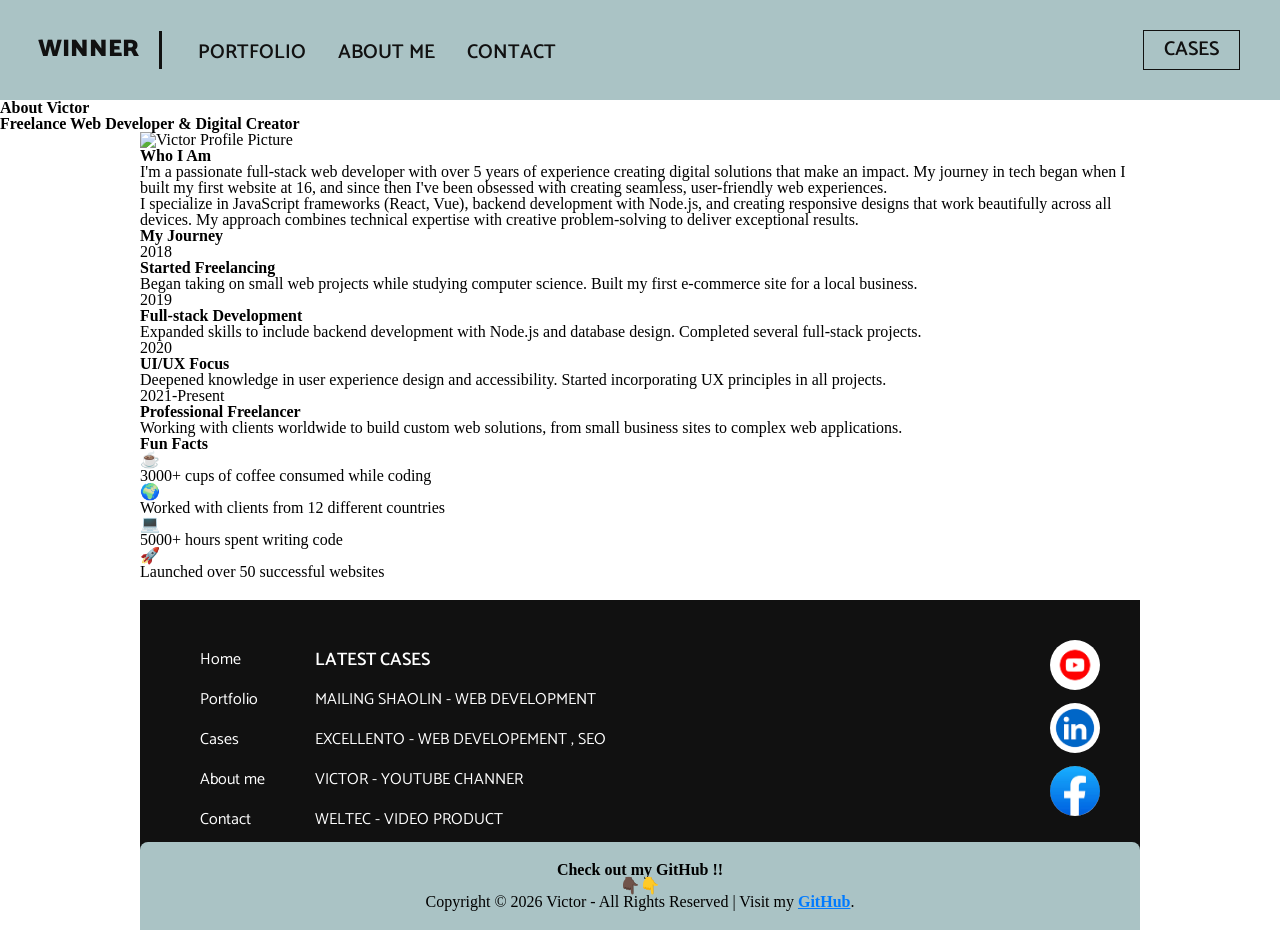
==== about.html @ d4311cbe "Initial commit" ====
<!DOCTYPE html>  
<html> 
<head> 
    <meta charset="UTF-8"> 
    <title>About Me</title>
    <meta name="viewport" content="width=device-width, initial-scale=1.0">
    <link href="https://fonts.googleapis.com/css?family=Catamaran:100,200,300,400,500,600,700,800,900|Cormant+Garamond:300,300i,400,400i,500,500i,600,600i,700,700i" rel="stylesheet">
    <!-- Favicons -->
    <link rel="icon" type="image/png" sizes="32x32" href="images/favicon-32x32.png">
    <link rel="icon" type="image/png" sizes="16x16" href="images/favicon-16x16.png">
    <link rel="shortcut icon" href="images/favicon.ico">
    <link rel="apple-touch-icon" href="images/apple-touch-icon.png">
    <link rel="icon" type="image/png" sizes="192x192" href="images/android-chrome-192x192.png">
    <link rel="icon" type="image/png" sizes="512x512" href="images/android-chrome-512x512.png">
    <link rel="manifest" href="images/site.webmanifest">
    <meta name="theme-color" content="#ffffff">
    <link rel="stylesheet" href="style.css">
</head>
<body>
    <header>
       <a href="index.html" class="header-brand">winner</a>
       <nav>
        <ul>
          <li><a href="Portfolio.html">Portfolio</a></li>
          <li><a href="about.html">About me</a></li>
          <li><a href="contact.html">Contact</a></li>
        </ul>
        <a href="cases.html" class="header-cases">Cases</a> 
       </nav>
    </header>
    <main>
        <section class="about-banner">
            <div class="vertical-center">
                <h2>About Victor</h2>
                <h1>Freelance Web Developer & Digital Creator</h1>
            </div>
        </section>
        <section class="about-content">
            <div class="wrapper">
                <div class="about-grid">
                    <div class="about-image">
                        <img src="image/profile.jpg" alt="Victor Profile Picture">
                    </div>
                    <div class="about-text">
                        <h3>Who I Am</h3>
                        <p>I'm a passionate full-stack web developer with over 5 years of experience creating digital solutions that make an impact. My journey in tech began when I built my first website at 16, and since then I've been obsessed with creating seamless, user-friendly web experiences.</p>
                        <p>I specialize in JavaScript frameworks (React, Vue), backend development with Node.js, and creating responsive designs that work beautifully across all devices. My approach combines technical expertise with creative problem-solving to deliver exceptional results.</p>
                    </div>
                </div>
                <div class="timeline">
                    <h3>My Journey</h3>
                    <div class="timeline-item">
                        <div class="timeline-date">2018</div>
                        <div class="timeline-content">
                            <h4>Started Freelancing</h4>
                            <p>Began taking on small web projects while studying computer science. Built my first e-commerce site for a local business.</p>
                        </div>
                    </div>
                    <div class="timeline-item">
                        <div class="timeline-date">2019</div>
                        <div class="timeline-content">
                            <h4>Full-stack Development</h4>
                            <p>Expanded skills to include backend development with Node.js and database design. Completed several full-stack projects.</p>
                        </div>
                    </div>
                    <div class="timeline-item">
                        <div class="timeline-date">2020</div>
                        <div class="timeline-content">
                            <h4>UI/UX Focus</h4>
                            <p>Deepened knowledge in user experience design and accessibility. Started incorporating UX principles in all projects.</p>
                        </div>
                    </div>
                    <div class="timeline-item">
                        <div class="timeline-date">2021-Present</div>
                        <div class="timeline-content">
                            <h4>Professional Freelancer</h4>
                            <p>Working with clients worldwide to build custom web solutions, from small business sites to complex web applications.</p>
                        </div>
                    </div>
                </div>
                <div class="fun-facts">
                    <h3>Fun Facts</h3>
                    <div class="facts-grid">
                        <div class="fact-item">
                            <div class="fact-icon">☕</div>
                            <p>3000+ cups of coffee consumed while coding</p>
                        </div>
                        <div class="fact-item">
                            <div class="fact-icon">🌍</div>
                            <p>Worked with clients from 12 different countries</p>
                        </div>
                        <div class="fact-item">
                            <div class="fact-icon">💻</div>
                            <p>5000+ hours spent writing code</p>
                        </div>
                        <div class="fact-item">
                            <div class="fact-icon">🚀</div>
                            <p>Launched over 50 successful websites</p>
                        </div>
                    </div>
                </div>
            </div>
        </section>
    </main>
    <div class="wrapper">
        <footer>
            <ul class="footer-link-main">
              <li><a href="index.html">Home</a></li>
              <li><a href="Portfolio.html">Portfolio</a></li>
              <li><a href="cases.html">Cases</a></li>
              <li><a href="about.html">About me</a></li>
              <li><a href="contact.html">Contact</a></li>
            </ul>
            <ul class="footer-links-cases">
              <li><p>Latest Cases</p></li>
              <li><a href="#">MAILING SHAOLIN - WEB DEVELOPMENT</a></li>
              <li><a href="#">EXCELLENTO - WEB DEVELOPEMENT , SEO</a></li>
              <li><a href="#">VICTOR - YOUTUBE CHANNER</a></li>
              <li><a href="#">WELTEC - VIDEO PRODUCT</a></li>
            </ul>
            <div class="footer-sm">
              <a href="https://www.youtube.com/channel/UCz6kyvlssf2Um4QX6Q98j5Q" target="_blank">
                <img src="image/youtube.png" alt="youtube icon">
              </a>
              <a href="#"><img src="image/linkedin.png" alt="linkedin icon"></a>
              <a href="#"><img src="image/facebook.jpeg" alt="facebook icon"></a>
            </div>
            <div class="Reserved">
                <h2>Check out my GitHub !!</h2>
                <h2>👇🏿👇</h2>  
                <p>Copyright &copy; <span id="current-year"></span> Victor - All Rights Reserved | Visit my <a href="https://github.com/ub-victor" target="_blank">GitHub</a>.</p>
            </div>
        </footer>
    </div>
    <script src="main.js"></script>
</body>
</html>
---- style.css ----
/*
html5doctor.com Reset Stylesheet
v1.6.1
Last Updated: 2010-09-17
Author: Richard Clark - http://richclarkdesign.com
Twitter: @rich_clark
*/

html, body, div, span, object, iframe,
h1, h2, h3, h4, h5, h6, p, blockquote, pre,
abbr, address, cite, code,
del, dfn, em, img, ins, kbd, q, samp,
small, strong, sub, sup, var,
b, i,
dl, dt, dd, ol, ul, li,
fieldset, form, label, legend,
table, caption, tbody, tfoot, thead, tr, th, td,
article, aside, canvas, details, figcaption, figure,
footer, header, hgroup, menu, nav, section, summary,
time, mark, audio, video {
    margin:0;
    padding:0;
    border:0;
    outline:0;
    font-size:100%;
    vertical-align:baseline;
    background:transparent;
}

body, html {
    height: 100%;
}
body {
    line-height:1;
}

article,aside,details,figcaption,figure,
footer,header,hgroup,menu,nav,section {
    display:block;
}

nav ul {
    list-style:none;
}

blockquote, q {
    quotes:none;
}

blockquote:before, blockquote:after,
q:before, q:after {
    content:'';
    content:none;
}

a {
    margin:0;
    padding:0;
    font-size:100%;
    vertical-align:baseline;
    background:transparent;
}

/* change colours to suit your needs */
ins {
    background-c
    olor:#ff9;
    color:#000;
    text-decoration:none;
}

/* change colours to suit your needs */
mark {
    background-color:#ff9;
    color:#000;
    font-style:italic;
    font-weight:bold;
}

del {
    text-decoration: line-through;
}

abbr[title], dfn[title] {
    border-bottom:1px dotted;
    cursor:help;
}

table {
    border-collapse:collapse;
    border-spacing:0;
}

/* change border colour to suit your needs */
hr {
    display:block;
    height:1px;
    border:0;  
    border-top:1px solid #cccccc;
    margin:1em 0;
    padding:0;
}

input, select {
    vertical-align:middle;
}

/* MY CODE*/
*{
    text-decoration: none;
}

main{
    padding-top: 100px; /*Which is the height of of the hearder*/
}

header{
    position: fixed;
    top: 0;
    right: 0;
    left: 0;
    background-color: #fff;
    background-color:  #aac3c5;
    width: 100%;
    height: 100px;
    z-index: 1000;
}

header .header-brand{
    font-family: Catamaran;
    font-size: 24px;
    font-weight: 900;
    color: #111;
    text-transform: uppercase;
    display: block;
    margin: 0 auto;
    text-align: center;
    padding: 20px 0;

}

header .header-brand:hover {
    font-size: 25px;
}

header nav ul {
    display: block;
    margin: 0 auto;/*to center the ul but it will not center  it because the ul take 100% of width of the header */
    width: fit-content; /* it sets it to fit*/
}

header nav ul li {
    display: inline-block; /*Align item horizotally*/
    float: left;
    list-style: none;
    padding: 0 16px;    
}

header nav ul a {
    font-family: Catamaran;
    font-size: 18px;
    color: #111;
    font-weight: 600;
    text-transform: uppercase;
}

header .header-cases{
    display: none;
} 

@media only screen and (min-width: 1000px){
    header .header-brand{
        margin: 31px 0;
        text-align: left;
        line-height: 38px; /* Sets the vertical spacing between lines of text to 38px for better alignment and readability */
        padding: 0px 20px 0px 38px;
        border-right: 3px solid #111;
        float: left;
    }

    header nav ul {
        margin: 45px 0px 0px 20px;/* Here we can center vertically the nav manually by creating the line-heigt the we take the 100px of the header-the px we give to the line-heigt then we divide the by 2 then we can give the top and buttom of the marge of the nav the number of px got*/
        float: left;
    }
    
    /* we do need these lines of codes as we need not make any modification to the ul li 
    header nav ul li {
        display: inline-block; 
        float: left;
        list-style: none;
        padding: 0 16px;    
    } */
    
    header nav ul a {
        font-size: 20px;
        line-height: 10px;
    }

    header .header-cases{
        display: block;
        font-family: Catamaran;
        font-size: 20px;
        color: #111;
        font-weight: 600;
        text-transform: uppercase;
        line-height: 38px; /*let us put in mind that we have 40px due to those border so it will be 100px-40px=60px/2=30px for the mt to centered it the middle of the header*/
        border: 1px solid #111;
        float: right;
        margin-right: 40px;
        margin-top: 30px;
        padding: 0 20px;
    } 
}

/* INDEX*/

.index-banner{
    width: 100%;
    /* Set the height of the banner to fill the viewport height minus the header height */
    height: calc(100vh - 100px);
    max-height: 250px;
    background-image: url(image/bac.jpg);
    background-repeat: no-repeat;
    background-position:center;
    background-size: cover;
    /* Center content vertically within the banner */
    display: table;
}

.vertical-center{
    /* Align content vertically within the parent container */
    display: table-cell;
    vertical-align: middle;
}

.index-banner h2 {
    font-family: Catamaran;
    font-size: 40px;
    font-weight: 900;
    line-height: 55px;
    color: #fff;
    text-align: center;
    text-shadow: 2px 2px 8px #111; 
}

.index-banner h1 {
    font-family: Catamaran Garamond;
    font-size: 20px;
    font-weight: bold;
    font-style: italic;
    line-height: 30px;
    color: #fff;
    text-align: center;
    text-shadow: 2px 2px 8px #111; 
}

.index-link div {
    margin: 16px 16px 0;
    /* Set the width of the div to be the full width of its container minus 32px (16px margin on each side) */
    width: calc(100% - 32px);
    height: 100px;
    background-color: #c6e4d6;
}

.index-link div h3 {
    font-family: Catamaran;
    font-size: 25px;
    font-weight: 600;
    line-height: 100px;
    color: #111;
    text-align: center;
    text-transform: uppercase;
}

@media only screen and (min-width: 1000px){
    .index-banner{
        width: 100%;
        /* Set the height of the banner to fill the viewport height minus the header height */
        height: calc(100vh - 100px);
        background-image: url(image/bac.jpg);
        background-repeat: no-repeat;
        background-position:center;
        background-size: cover;
        /* Center content vertically within the banner */
        display: table;
    }
    .index-banner h2 {
        font-size: 50px;
        line-height: 70px; 
    }
    .index-banner h1 {
        font-size: 28px;
        font-weight: 500;
        font-style: italic;
        line-height: 40px;
        color: #fff;
        text-align: center;
        text-shadow: 2px 2px 8px #111; 
    }
    .wrapper {
        width: 1000px;
        margin: 0 auto;
    }
    .index-banner{
        height: 450px;
    }
    .index-banner h1 {
        display: block;
        width: 560px;
        margin: 0 auto;
    }

    .index-link{
        overflow: hidden;
    }

    .index-link div {
        margin: 20px 10px 0;
        height: 230px;
        background-color: #bbeedf;
        float: left;
    }

    /*   
  Set the width of the index boxes to take up 25% of the parent container's width,  
  minus 20 pixels to allow for spacing between the boxes. This calculation ensures that  
  each box is responsively sized to fit within the available space while maintaining  
  a clear visual separation. The '!important' rule guarantees that this width setting   
  takes precedence over any other conflicting width definitions.   

  Example calculation when parent container is 1000px wide:  
  - 25% of 1000px = 250px  
  - After subtracting 20px for spacing: 250px - 20px = 230px  
  Thus, each box will have a width of 230px.  
*/  
    .index-boxlink-square{
        width: calc(25% - 20px) !important; /* overrides the previous styling*/
    }

    .index-boxlink-rectangle{
        width: calc(50% - 25px) !important;
    }
    .index-link div h3 {
        line-height: 230px;
    }
}

/* Cases */
.cases-links {
    overflow: hidden;
    margin: 20px 10px;
}


.cases-links h2 {
    font-family: 'Catamaran', sans-serif;
    font-size: 28px;
    font-weight: 600;
    color: #111;
    text-transform: uppercase;
}

.cases-links .wrapper div {
    float: left;
    width: 230px;
    height: 230px;
    margin: 20px 10px 0px;
    background-color: #bbeedf;
}

.cases-links .wrapper p {
    padding-top: 45%;
    font-family: Catamaran;
    font-size: 24px;
    font-weight: 600;
    color: #111;
    text-align: center;
    text-transform: uppercase;
}

.contact {
    font-family: Arial, sans-serif;
    color: #333;
    line-height: 1.6;
    text-align: center; /* Center all text */
    margin: 0 auto; /* Center the container */
    max-width: 330px; /* Optional: set a max width for better centering */
}

.contact h2 {
    font-size: 24px;
    margin-bottom: 15px;
    text-transform: uppercase;
}

.contact p {
    margin: 8px 0;
    font-size: 18px;
}

.contact span {
    font-weight: bold;
    color: #000;
}

/* Footer */  

/* footer {   */
    /* This line sets the width of the element to 100% of its container's width,   
        minus 80px, ensuring it adjusts responsively while maintaining a margin or padding. */  
    /* width: calc(100% -80px);  
    padding: 40px 40px;  
    margin-top: 20px;  
    background-color: #111111;  
    overflow: hidden;  
}  

footer ul {  
    width: fit-content;  
    float: left;  
    padding-left: 20px;  
}  

footer ul li{  
    display: block;  
    list-style: none;  
}  

footer ul li a{  
    font-family: Catamaran; 
    font-size: 24px;  
    color: #fff;  
    line-height: 40px;  
}  

.footer-links-cases {  
    display: none;  
}  

.footer-sm {  
    width: 50px;  
    float: right;  
}  

.footer-sm img {  
    height: 50px;  
    width: 100%;  
    margin-bottom: 10px;  
    
}  

.Reserved {  
    text-align: center;  
    margin-top : auto;    
    background-color: rgb(117, 204, 36);  
    border-radius: 8px 8px 0 0;  
}  

.Reserved a{  
    text-decoration: underline;  
    color: #007BFF;  
    font-weight: bold;   
}  

@media only screen and (min-width: 1000px){  
    .footer-links-cases {  
        display: block;  
    }  
    
    footer ul li p {  
       font-family: Catamaran;  
       font-size: 24px;  
       font-weight: 600;   
       color: #fff;  
       line-height: 40px;  
       text-transform: uppercase;  
    }  

    footer ul {  
        width: fit-content;  
        float: left;  
        padding-left: 20px;  
    }  

    footer ul {  
    padding-right: 30px;
    }  
} */


/* Case1 */
.case-vid h2{
    font-size: Catamaran;
    font-size: 28px;
    font-weight: 600;
    color: #111;
    text-align: center;
    padding-top: 10px;
    text-transform: uppercase;
}

.case-vid video{
    display: block;
    width: 600px;
    height: 400px;
    padding: 30px 0;
    margin: 0 auto;
 }

 .case-vid article h3{
    display: none;
    font-size: Catamaran;
    font-size: 28px;
    font-weight: 600;
    color: #111;
    text-transform: uppercase;
    padding-bottom: 20px;
 }

 .case-vid article div p{
    display: none;
    font-size: Catamaran;
    font-size: 16px;
    font-weight: 600;
    line-height: ;
    color: #111;
    text-transform: uppercase;
    column-count: 3;
    column-gap: 30px;

 }

 @media only screen and (min-width: 1000px){
    .case-vid article h3{
        display: block;
        font-size: Catamaran;
        font-size: 28px;
        font-weight: 600;
        color: #111;
        text-transform: uppercase;
        padding-bottom: 20px;
     }
    
     .case-vid article div p{
        display: block;
        font-size: Catamaran;
        font-size: 16px;
        font-weight: 600;
        line-height: ;
        color: #111;
        text-transform: uppercase;
        column-count: 3;
        column-gap: 30px;
    
     }

 }

 /*Gallery*/
.gallery-links-h2 {
    font-family: Catamaran;
    font-size: 28px;
    font-weight: 600;
    color: #111;
    text-transform: uppercase;
    text-align: center;
    padding: 20px;
}

/* Gallery Styles */
.gallary-links {
    display: grid;
    grid-template-columns: repeat(auto-fill, minmax(250px, 1fr));
    gap: 20px;
    padding: 20px;
    max-width: 1400px;
    margin: 0 auto;
}

.gallary-img {
    display: block;
    position: relative;
    overflow: hidden;
    border-radius: 12px;
    box-shadow: 0 5px 15px rgba(0, 0, 0, 0.1);
    aspect-ratio: 1/1;
    transition: all 0.3s ease;
}

.gallary-img img {
    width: 100%;
    height: 100%;
    object-fit: cover;
    transition: transform 0.5s ease;
}

.gallary-img:hover {
    box-shadow: 0 10px 25px rgba(0, 0, 0, 0.2);
    transform: translateY(-5px);
}

.gallary-img:hover img {
    transform: scale(1.05);
}

.gallary-img::after {
    content: "";
    position: absolute;
    top: 0;
    left: 0;
    width: 100%;
    height: 100%;
    background: linear-gradient(to top, rgba(0, 0, 0, 0.5), transparent 40%);
    opacity: 0;
    transition: opacity 0.3s ease;
}

.gallary-img:hover::after {
    opacity: 1;
}

.gal-tit {
    text-align: center;
    padding: 40px 20px;
}

.gallery-links-h2 {
    font-size: 2.5rem;
    margin-bottom: 20px;
    color: #333;
    position: relative;
    display: inline-block;
}

.gallery-links-h2::after {
    content: "";
    position: absolute;
    bottom: -10px;
    left: 50%;
    transform: translateX(-50%);
    width: 130px;
    height: 4px;
    background: linear-gradient(to right, #ff7e5f, #feb47b);
    border-radius: 2px;
}

/* Lightbox effect */
.gallary-img {
    cursor: pointer;
}

/* Responsive adjustments */
@media (max-width: 768px) {
    .gallary-links {
        grid-template-columns: repeat(auto-fill, minmax(200px, 1fr));
        gap: 15px;
        padding: 15px;
    }
    
    .gallery-links-h2 {
        font-size: 2rem;
    }
}

@media (max-width: 480px) {
    .gallary-links {
        grid-template-columns: repeat(auto-fill, minmax(150px, 1fr));
        gap: 10px;
        padding: 10px;
    }
    
    .gallery-links-h2 {
        font-size: 1.8rem;
    }
}

@media only screen and (min-width: 762px){
    .gallery-links-h2 {
        font-size: 28px;
    }   
}



/* Footer */
footer {
    width: calc(100% - 80px); /* Fixed missing space between - and 80px */
    padding: 40px 40px;
    margin-top: 20px;
    background-color: #111111;
    overflow: hidden;
    position: relative; /* Added to establish positioning context */
    min-height: 260px; /* Added to ensure footer has enough height */
}

footer ul {
    width: fit-content;
    float: left;
    padding-left: 20px;
}

footer ul li {
    display: block;
    list-style: none;
}

footer ul li a {
    font-family: Catamaran; /* Fixed typo: was 'font-size: catamaran' */
    font-size: 16px;
    color: #fff;
    line-height: 40px;
}

.footer-links-cases { /* Note: This has a typo (should match HTML's 'footer-links-cases') */
    display: none;
}

.footer-sm {
    width: 50px;
    float: right;
}

.footer-sm img {
    height: 50px;
    width: 100%; 
    margin-bottom: 10px;
    border-radius: 50px;
}

.Reserved {
    text-align: center;
    margin: 0 auto;
    background-color:  #bbeedf;
    background-color:  #aac3c5;
    border-radius: 8px 8px 0px 0;
    position: absolute; /* Changed to absolute positioning */
    bottom: 0; /* Position at bottom of footer */
    left: 0; /* Stretch full width */
    right: 0;
    padding: 20px 0; /* Added padding for better spacing */
    margin-top: 0; /* Removed previous margin-top */
}

.Reserved a {
    text-decoration: underline;
    color: #007BFF;
    font-weight: bold;
}

/* Clearfix for floated elements - prevents layout collapse */
footer::after {
    content: ""; /* Inserts an empty content to create a pseudo-element */
    display: table; /* Establishes a block formatting context to contain floated elements */
    clear: both; /* Clears floats on both sides to prevent layout collapse */
}

@media only screen and (min-width: 1000px) {
    .footer-links-cases { /* Corrected class name */
        display: block;
    }
    
    footer ul li p {
        font-family: Catamaran;
        font-size: 18px;
        font-weight: 600;
        color: #fff;
        line-height: 40px;
        text-transform: uppercase;
    }

    footer ul {
        width: fit-content;
        float: left;
        padding-left: 20px;
    }

    footer ul {
        padding-right: 30px;
    }
    
    /* Ensure footer has more height on larger screens */
    footer {
        min-height: 250px;
    }
}











/* Footer */


/* footer {
    width: 100%;
    padding: 40px;
    margin-top: 20px;
    background-color: #111111;
    display: flex;
    flex-direction: column;
}

.footer-content {
    display: flex;
    flex-wrap: wrap;
    justify-content: space-between;
    gap: 40px;
}

footer ul {
    padding-left: 20px;
    margin: 0;
}

footer ul li {
    display: block;
    list-style: none;
}

footer ul li a {
    font-family: Catamaran;
    font-size: 24px;
    color: #fff;
    line-height: 40px;
}

.footer-links-cases {
    display: none;
}

.footer-sm {
    display: flex;
    flex-direction: column;
    gap: 10px;
}

.footer-sm img {
    height: 50px;
    width: 50px;
}

.Reserved {
    text-align: center; */
   /* margin-top: auto; */ /* This pushes it to the bottom */
    /* padding: 20px;
    background-color: rgb(117, 204, 36);
    border-radius: 8px 8px 0 0;
}

.Reserved a {
    text-decoration: underline;
    color: #007BFF;
    font-weight: bold;
}

@media only screen and (min-width: 1000px) {
    .footer-links-cases {
        display: block;
    }
    
    footer ul li p {
        font-family: Catamaran;
        font-size: 24px;
        font-weight: 600;
        color: #fff;
        line-height: 40px;
        text-transform: uppercase;
    }
} 8h42*/
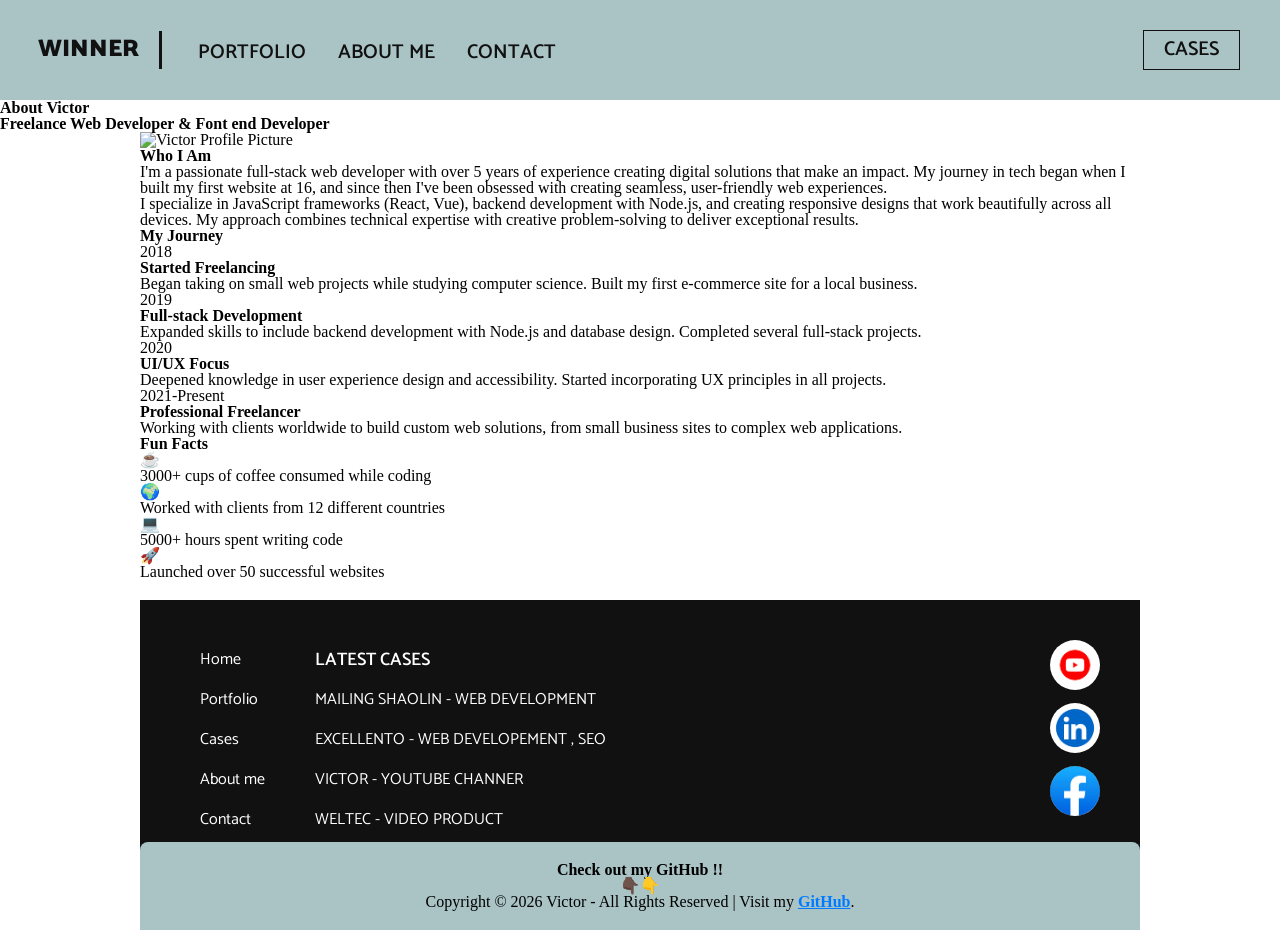
==== commit fc3fc4d0: "Initial commit" ====
--- a/about.html
+++ b/about.html
@@ -32,7 +32,7 @@
         <section class="about-banner">
             <div class="vertical-center">
                 <h2>About Victor</h2>
-                <h1>Freelance Web Developer & Digital Creator</h1>
+                <h1>Freelance Web Developer & Font end Developer</h1>
             </div>
         </section>
         <section class="about-content">
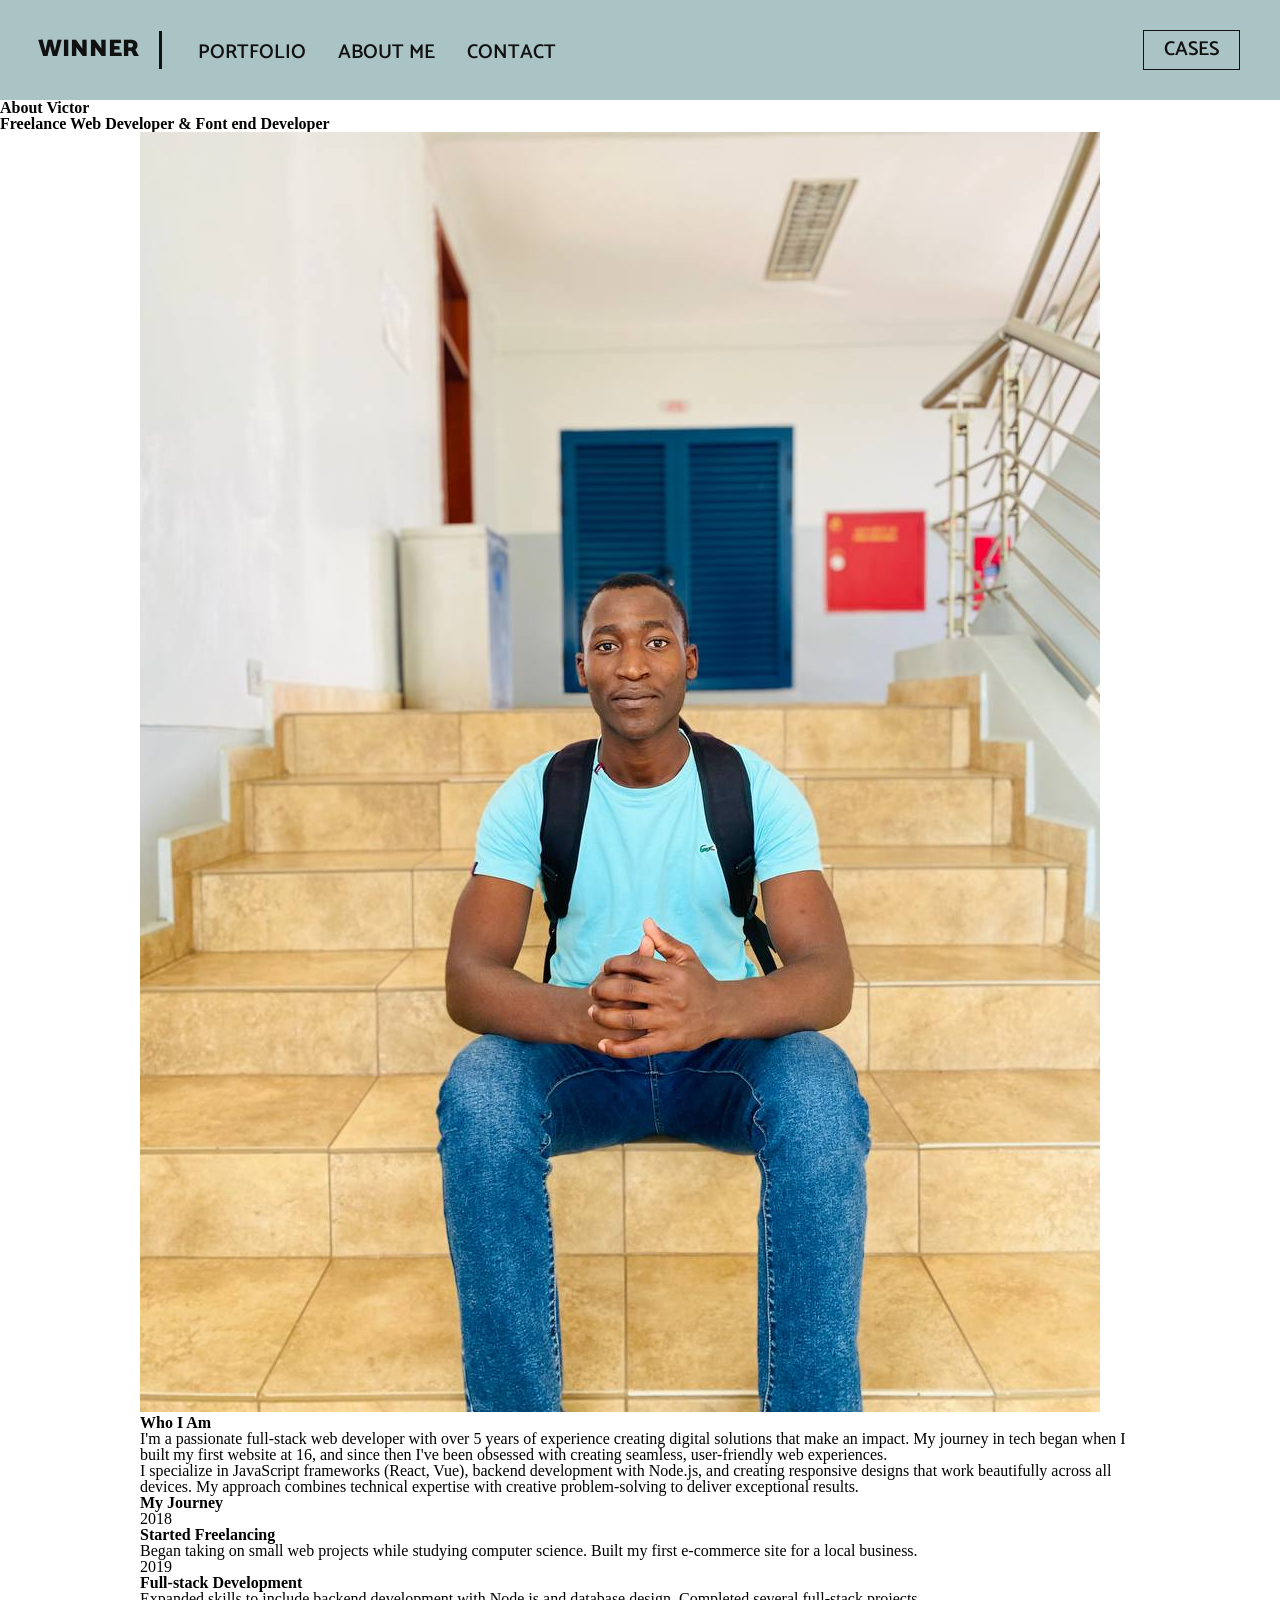
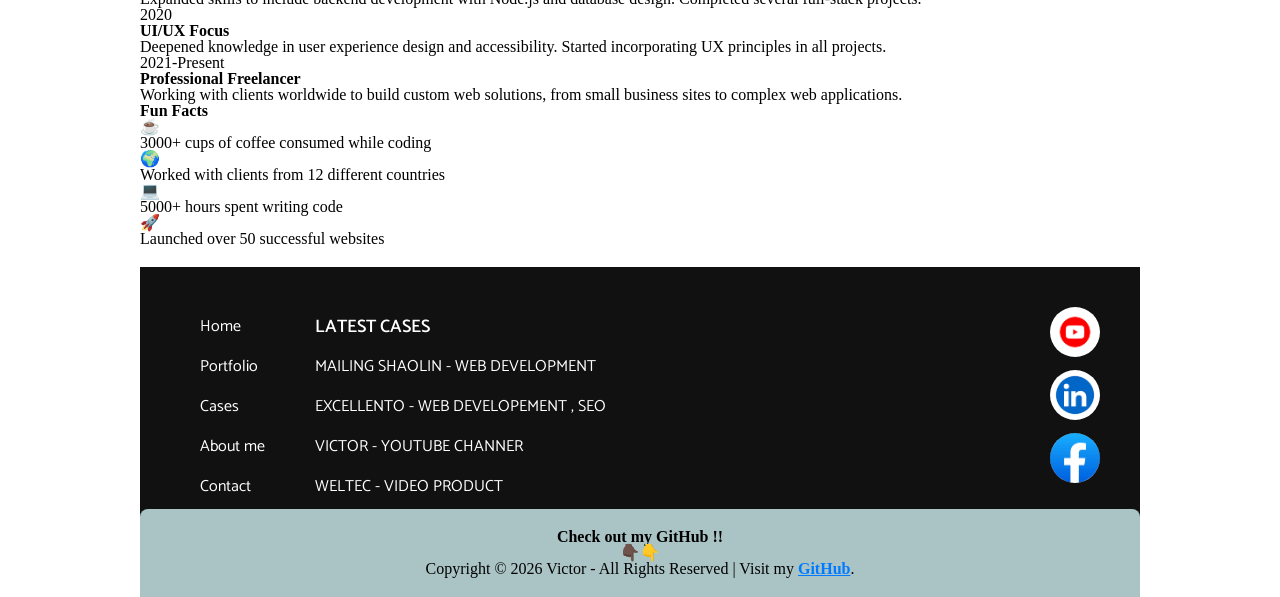
==== commit 58bb2a4d: "Initial commit" ====
--- a/about.html
+++ b/about.html
@@ -39,7 +39,7 @@
             <div class="wrapper">
                 <div class="about-grid">
                     <div class="about-image">
-                        <img src="image/profile.jpg" alt="Victor Profile Picture">
+                        <img src="image/B.jpg" alt="Victor Profile Picture">
                     </div>
                     <div class="about-text">
                         <h3>Who I Am</h3>
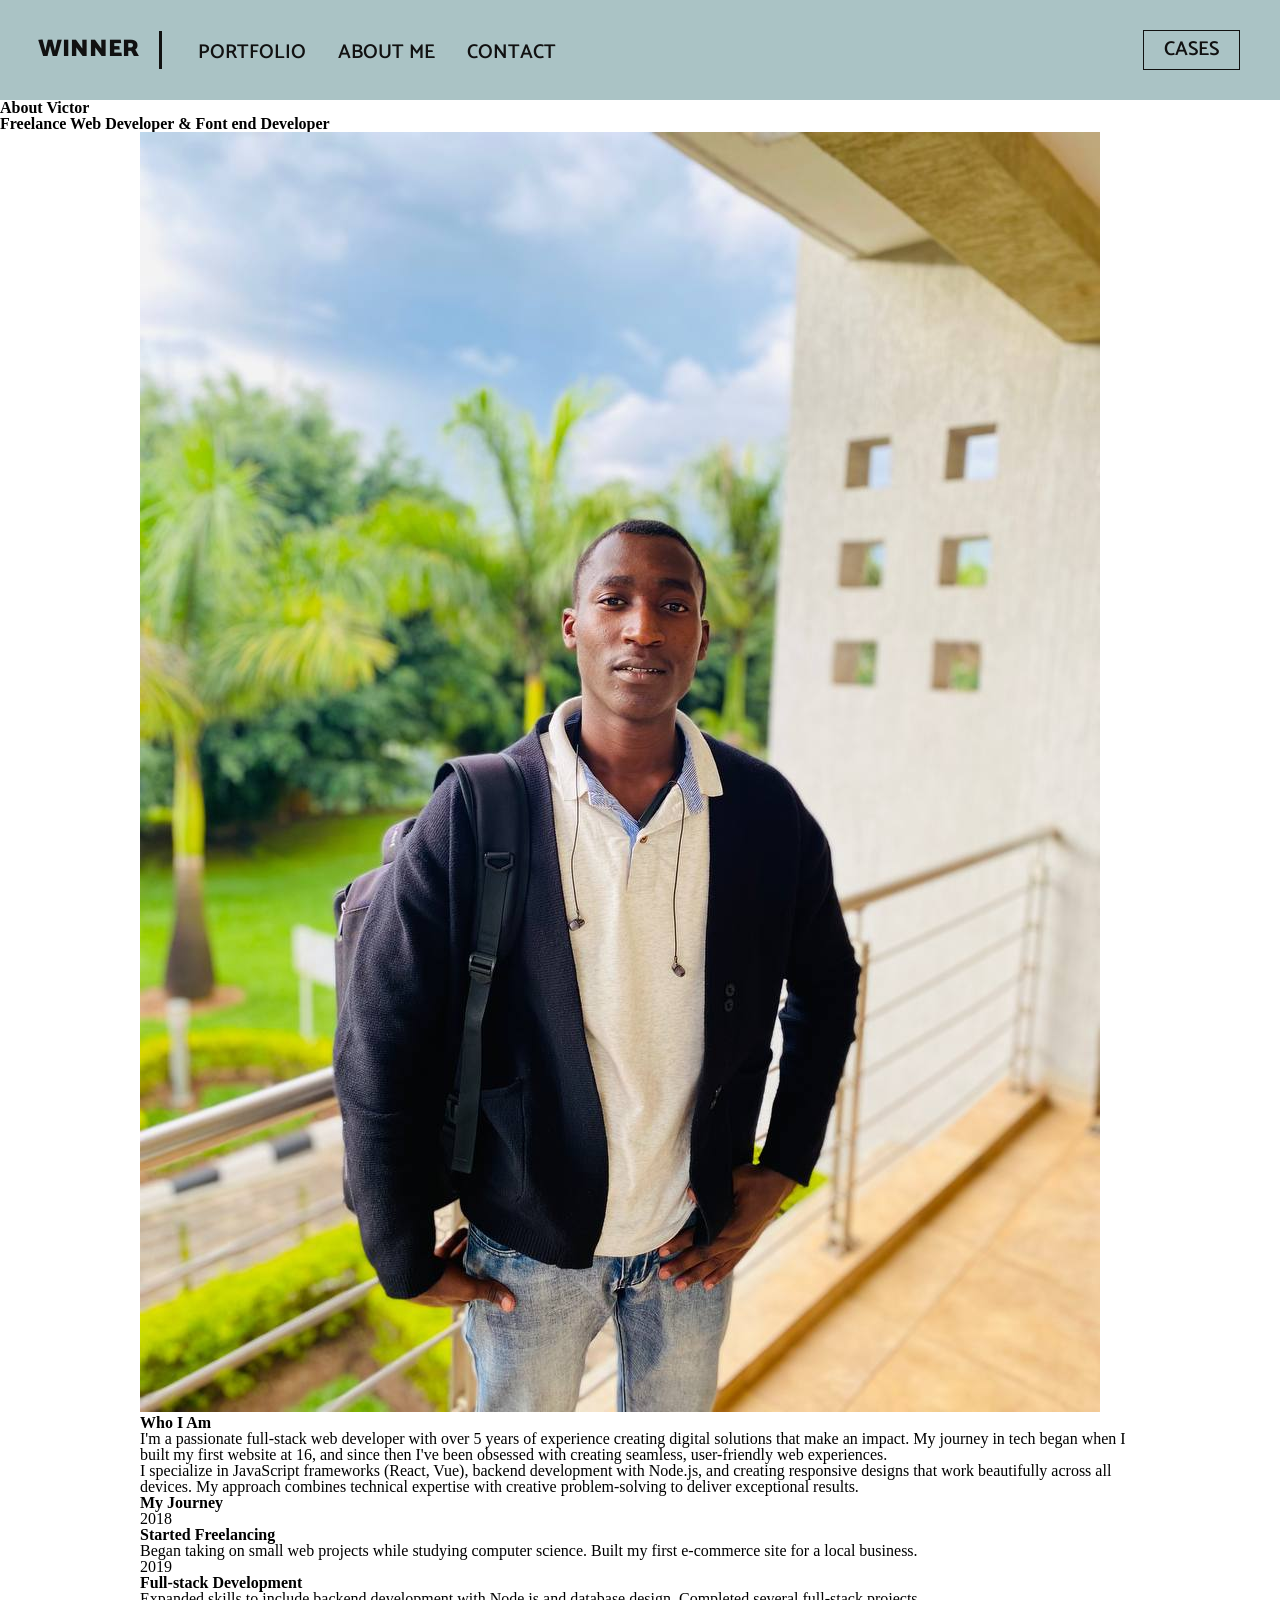
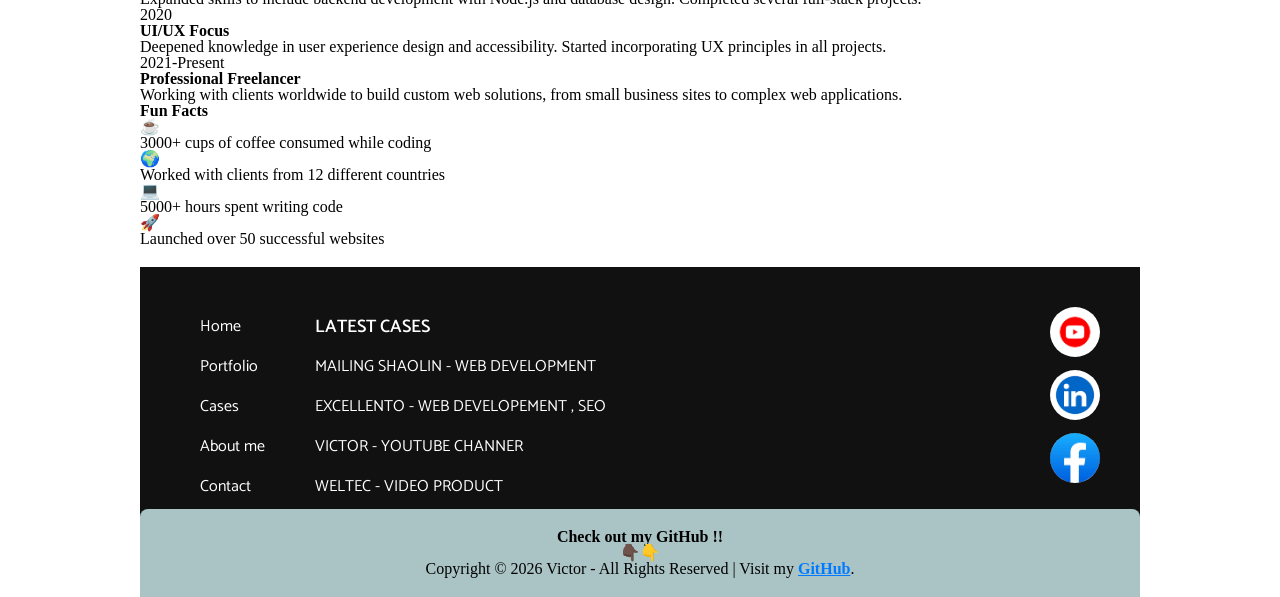
==== commit 3e3a8d34: "Initial commit" ====
--- a/about.html
+++ b/about.html
@@ -39,7 +39,7 @@
             <div class="wrapper">
                 <div class="about-grid">
                     <div class="about-image">
-                        <img src="image/B.jpg" alt="Victor Profile Picture">
+                        <img src="image/K.jpg" alt="Victor Profile Picture">
                     </div>
                     <div class="about-text">
                         <h3>Who I Am</h3>
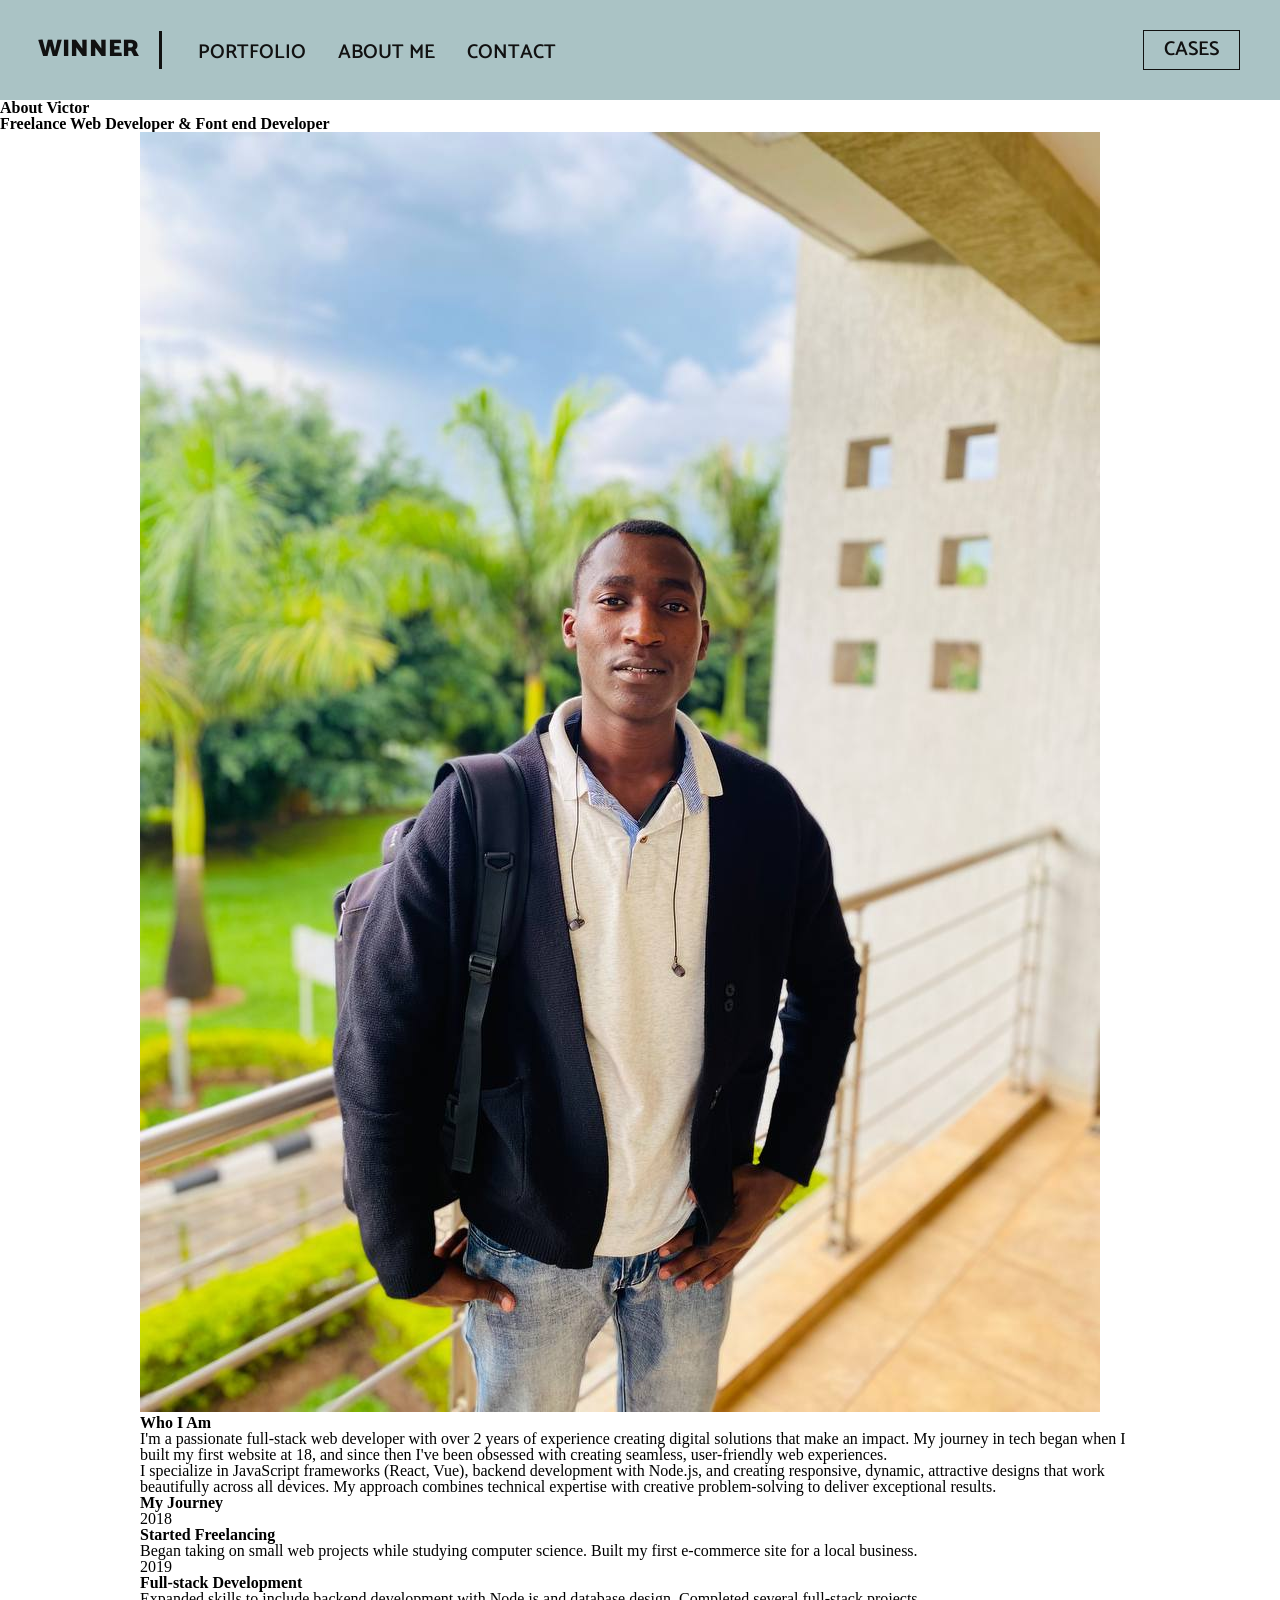
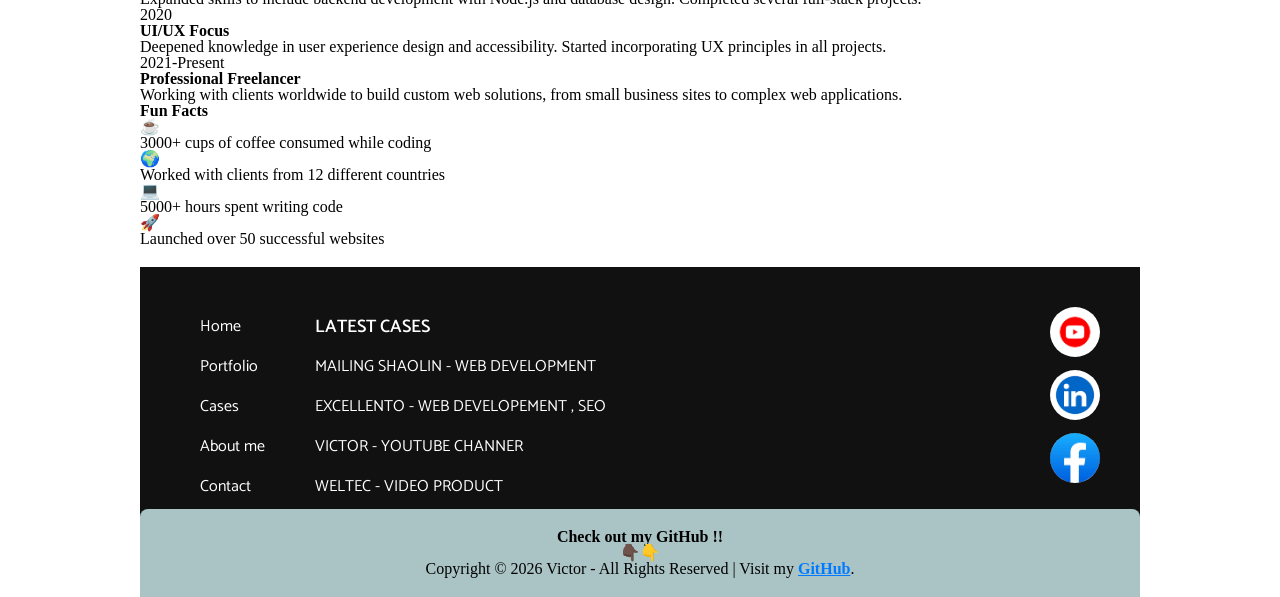
==== commit a52c92f5: "Initial commit" ====
--- a/about.html
+++ b/about.html
@@ -43,8 +43,8 @@
                     </div>
                     <div class="about-text">
                         <h3>Who I Am</h3>
-                        <p>I'm a passionate full-stack web developer with over 5 years of experience creating digital solutions that make an impact. My journey in tech began when I built my first website at 16, and since then I've been obsessed with creating seamless, user-friendly web experiences.</p>
-                        <p>I specialize in JavaScript frameworks (React, Vue), backend development with Node.js, and creating responsive designs that work beautifully across all devices. My approach combines technical expertise with creative problem-solving to deliver exceptional results.</p>
+                        <p>I'm a passionate full-stack web developer with over 2 years of experience creating digital solutions that make an impact. My journey in tech began when I built my first website at 18, and since then I've been obsessed with creating seamless, user-friendly web experiences.</p>
+                        <p>I specialize in JavaScript frameworks (React, Vue), backend development with Node.js, and creating responsive, dynamic, attractive designs that work beautifully across all devices. My approach combines technical expertise with creative problem-solving to deliver exceptional results.</p>
                     </div>
                 </div>
                 <div class="timeline">
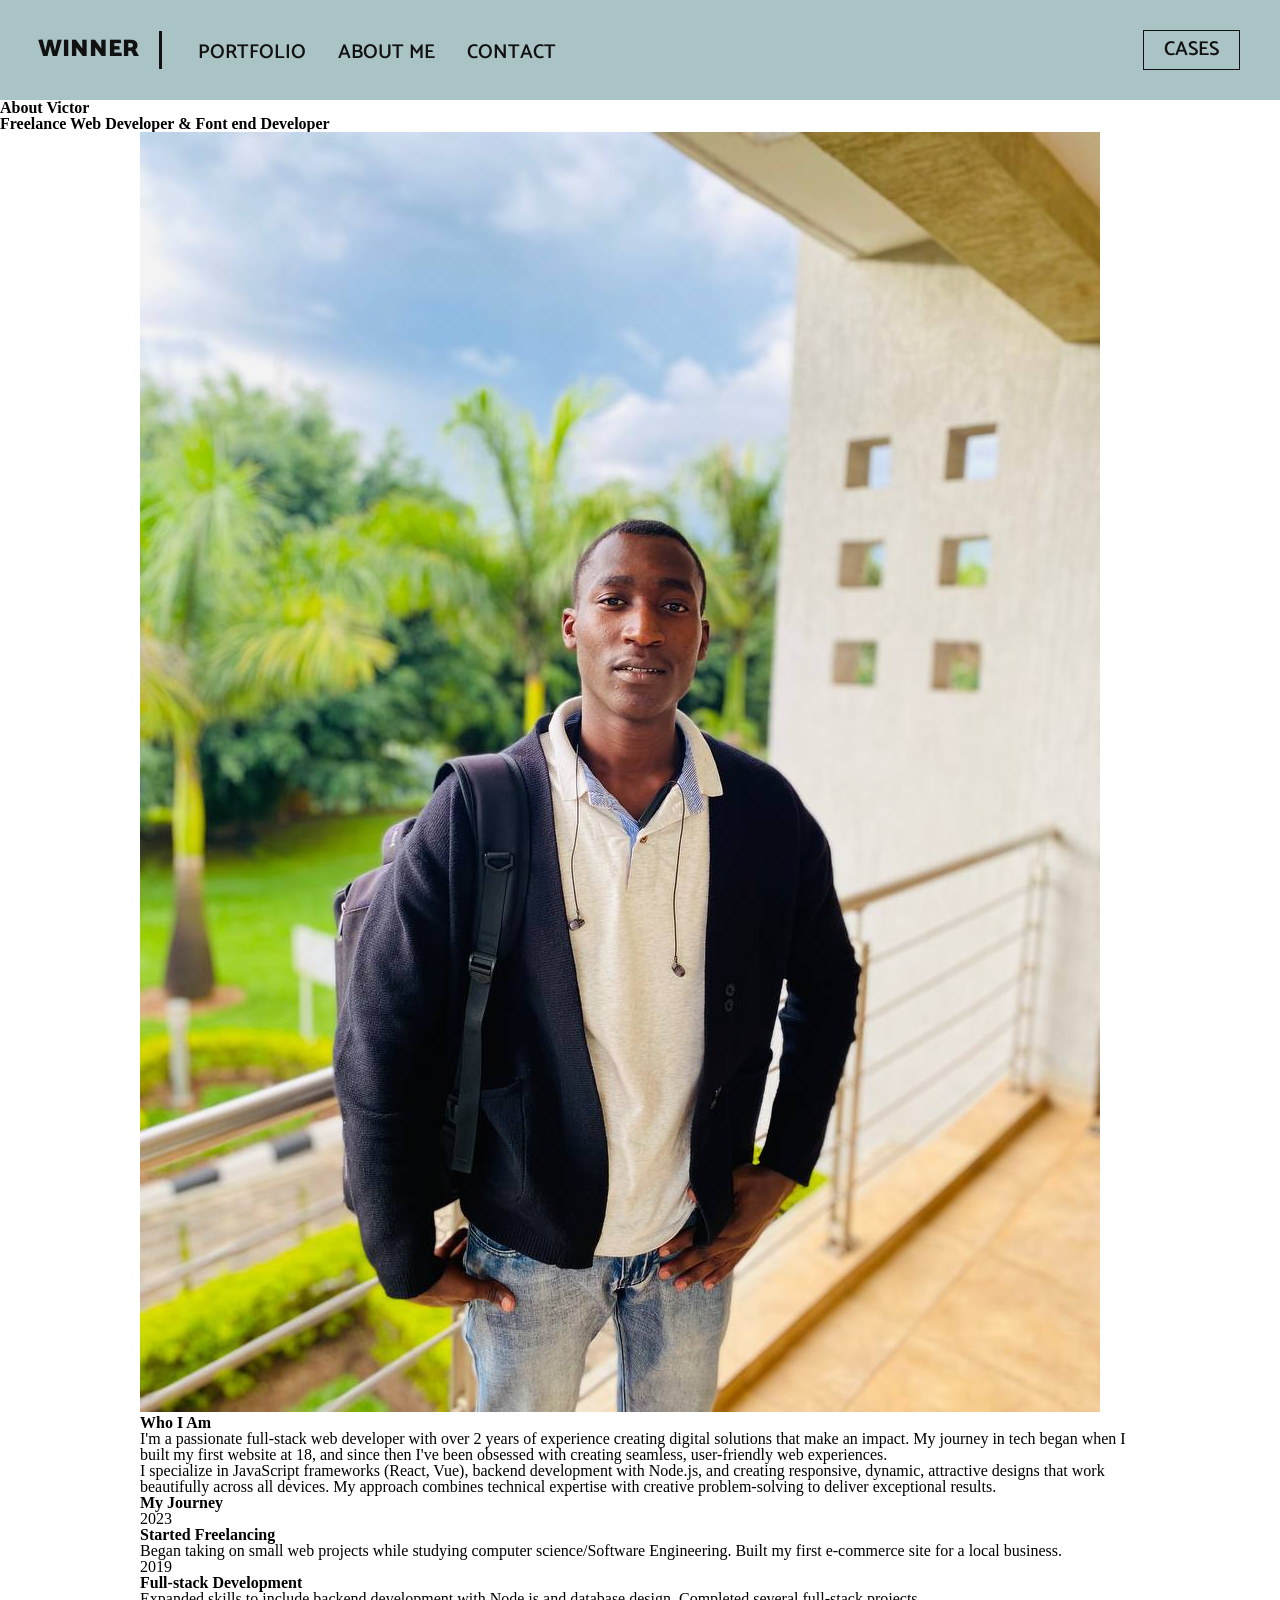
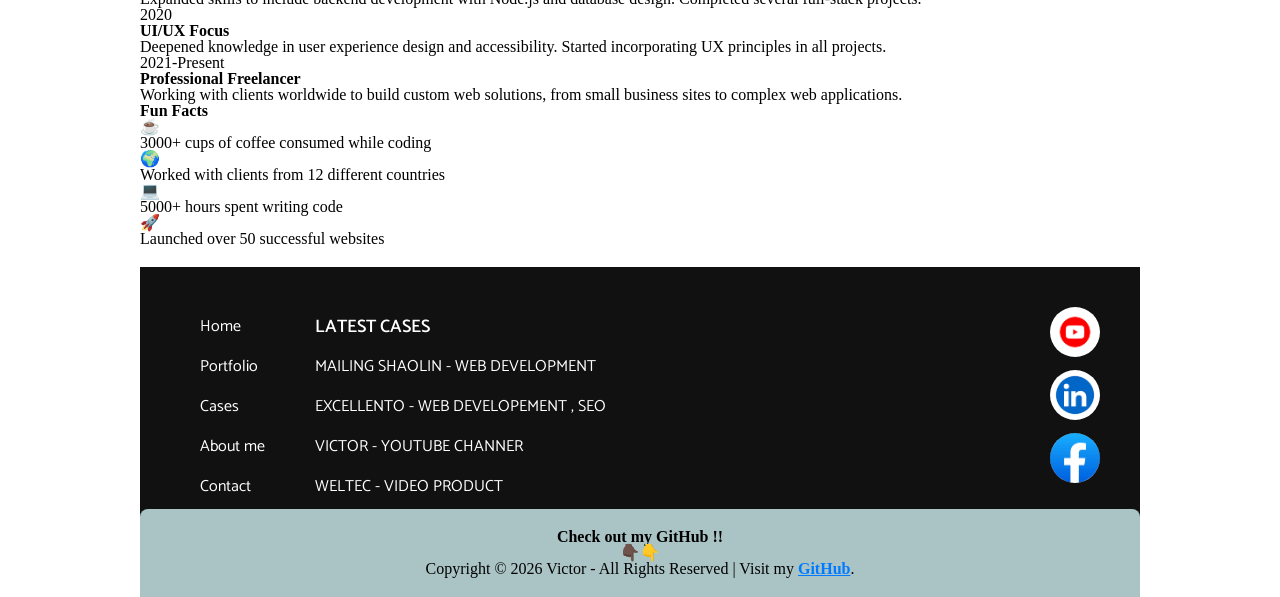
==== commit b8029b10: "Initial commit" ====
--- a/about.html
+++ b/about.html
@@ -50,10 +50,10 @@
                 <div class="timeline">
                     <h3>My Journey</h3>
                     <div class="timeline-item">
-                        <div class="timeline-date">2018</div>
+                        <div class="timeline-date">2023</div>
                         <div class="timeline-content">
                             <h4>Started Freelancing</h4>
-                            <p>Began taking on small web projects while studying computer science. Built my first e-commerce site for a local business.</p>
+                            <p>Began taking on small web projects while studying computer science/Software Engineering. Built my first e-commerce site for a local business.</p>
                         </div>
                     </div>
                     <div class="timeline-item">
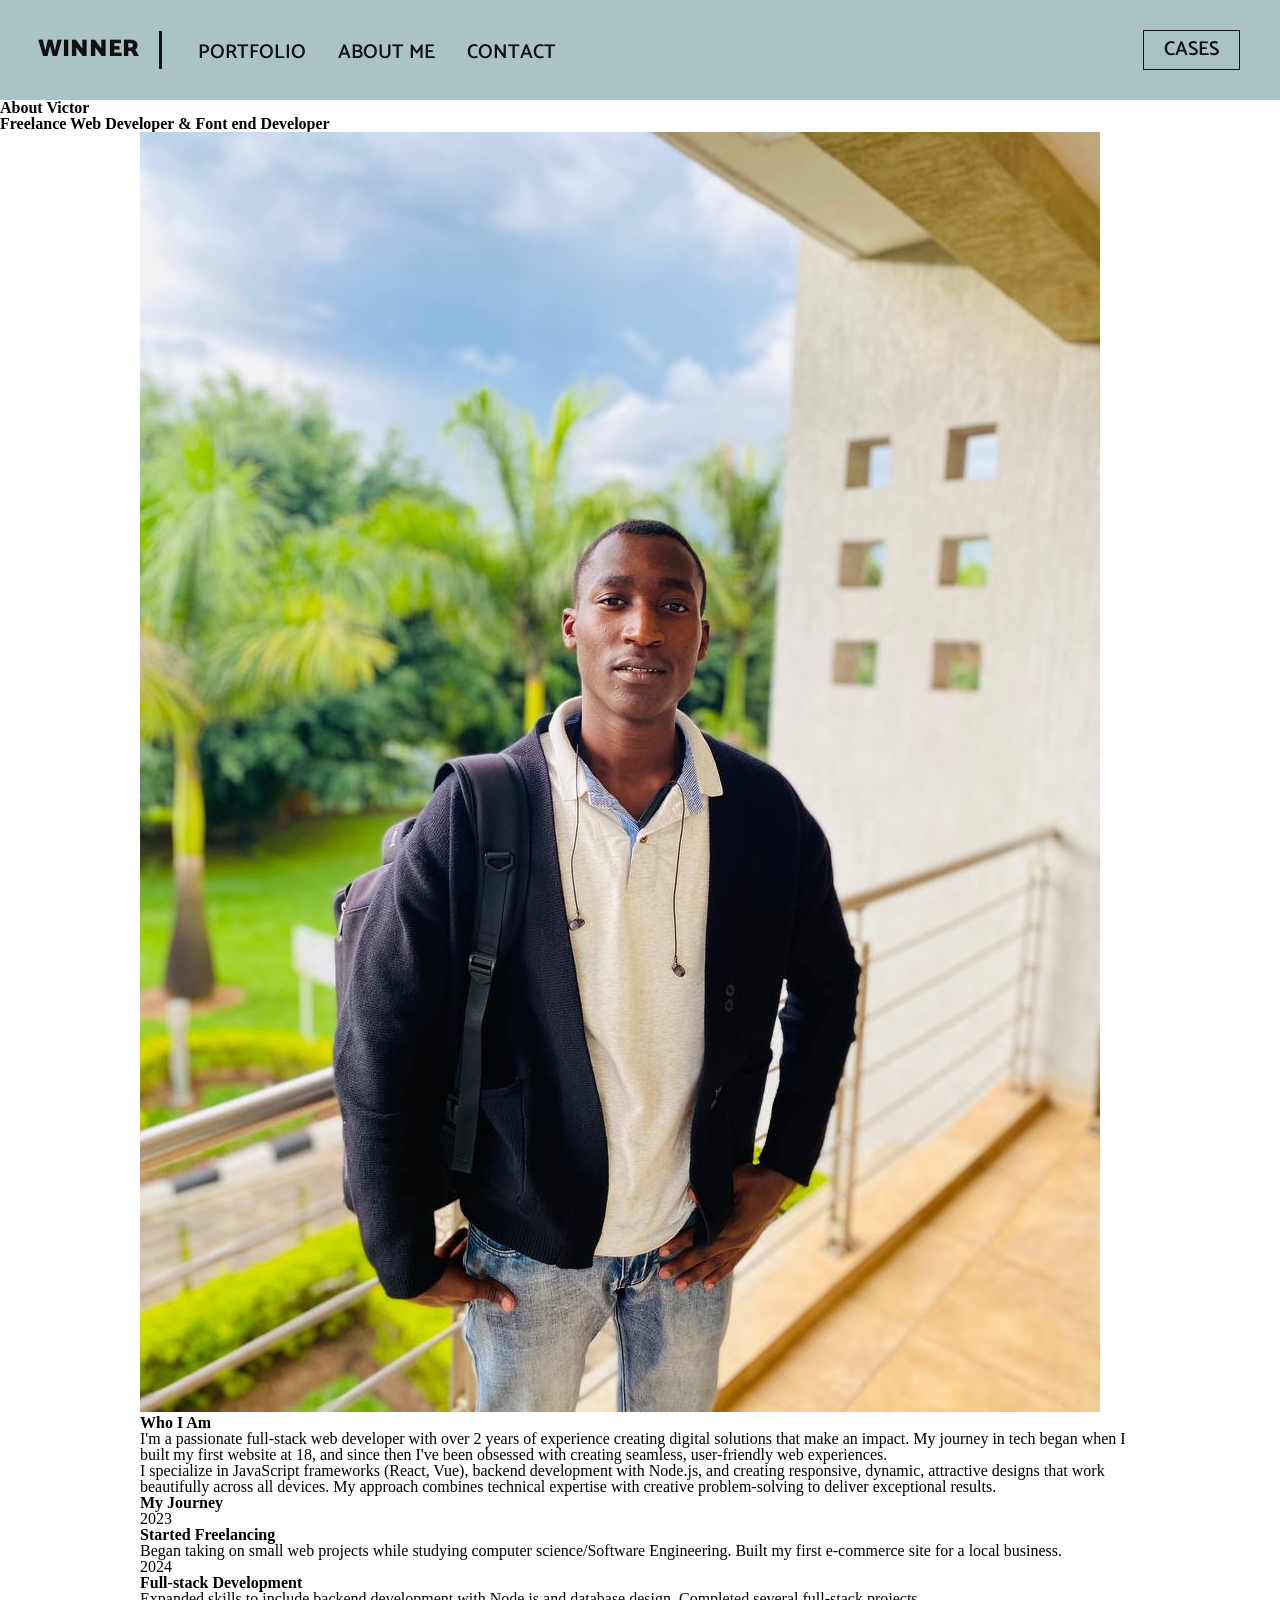
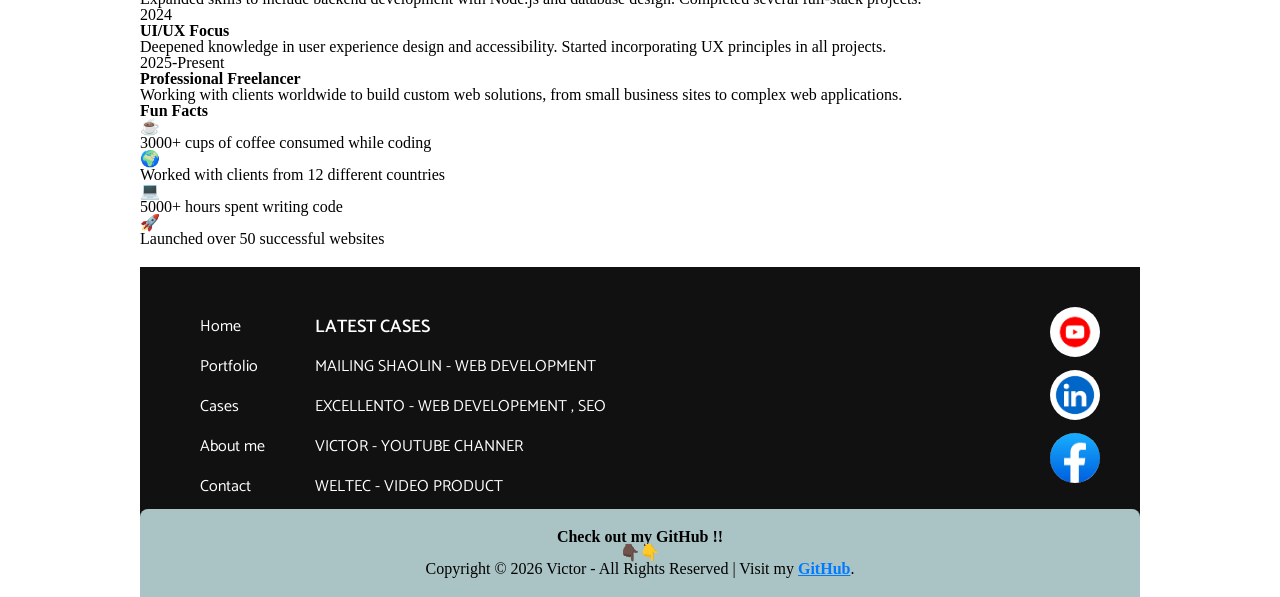
==== commit 72902eae: "Initial commit" ====
--- a/about.html
+++ b/about.html
@@ -57,21 +57,21 @@
                         </div>
                     </div>
                     <div class="timeline-item">
-                        <div class="timeline-date">2019</div>
+                        <div class="timeline-date">2024</div>
                         <div class="timeline-content">
                             <h4>Full-stack Development</h4>
                             <p>Expanded skills to include backend development with Node.js and database design. Completed several full-stack projects.</p>
                         </div>
                     </div>
                     <div class="timeline-item">
-                        <div class="timeline-date">2020</div>
+                        <div class="timeline-date">2024</div>
                         <div class="timeline-content">
                             <h4>UI/UX Focus</h4>
                             <p>Deepened knowledge in user experience design and accessibility. Started incorporating UX principles in all projects.</p>
                         </div>
                     </div>
                     <div class="timeline-item">
-                        <div class="timeline-date">2021-Present</div>
+                        <div class="timeline-date">2025-Present</div>
                         <div class="timeline-content">
                             <h4>Professional Freelancer</h4>
                             <p>Working with clients worldwide to build custom web solutions, from small business sites to complex web applications.</p>
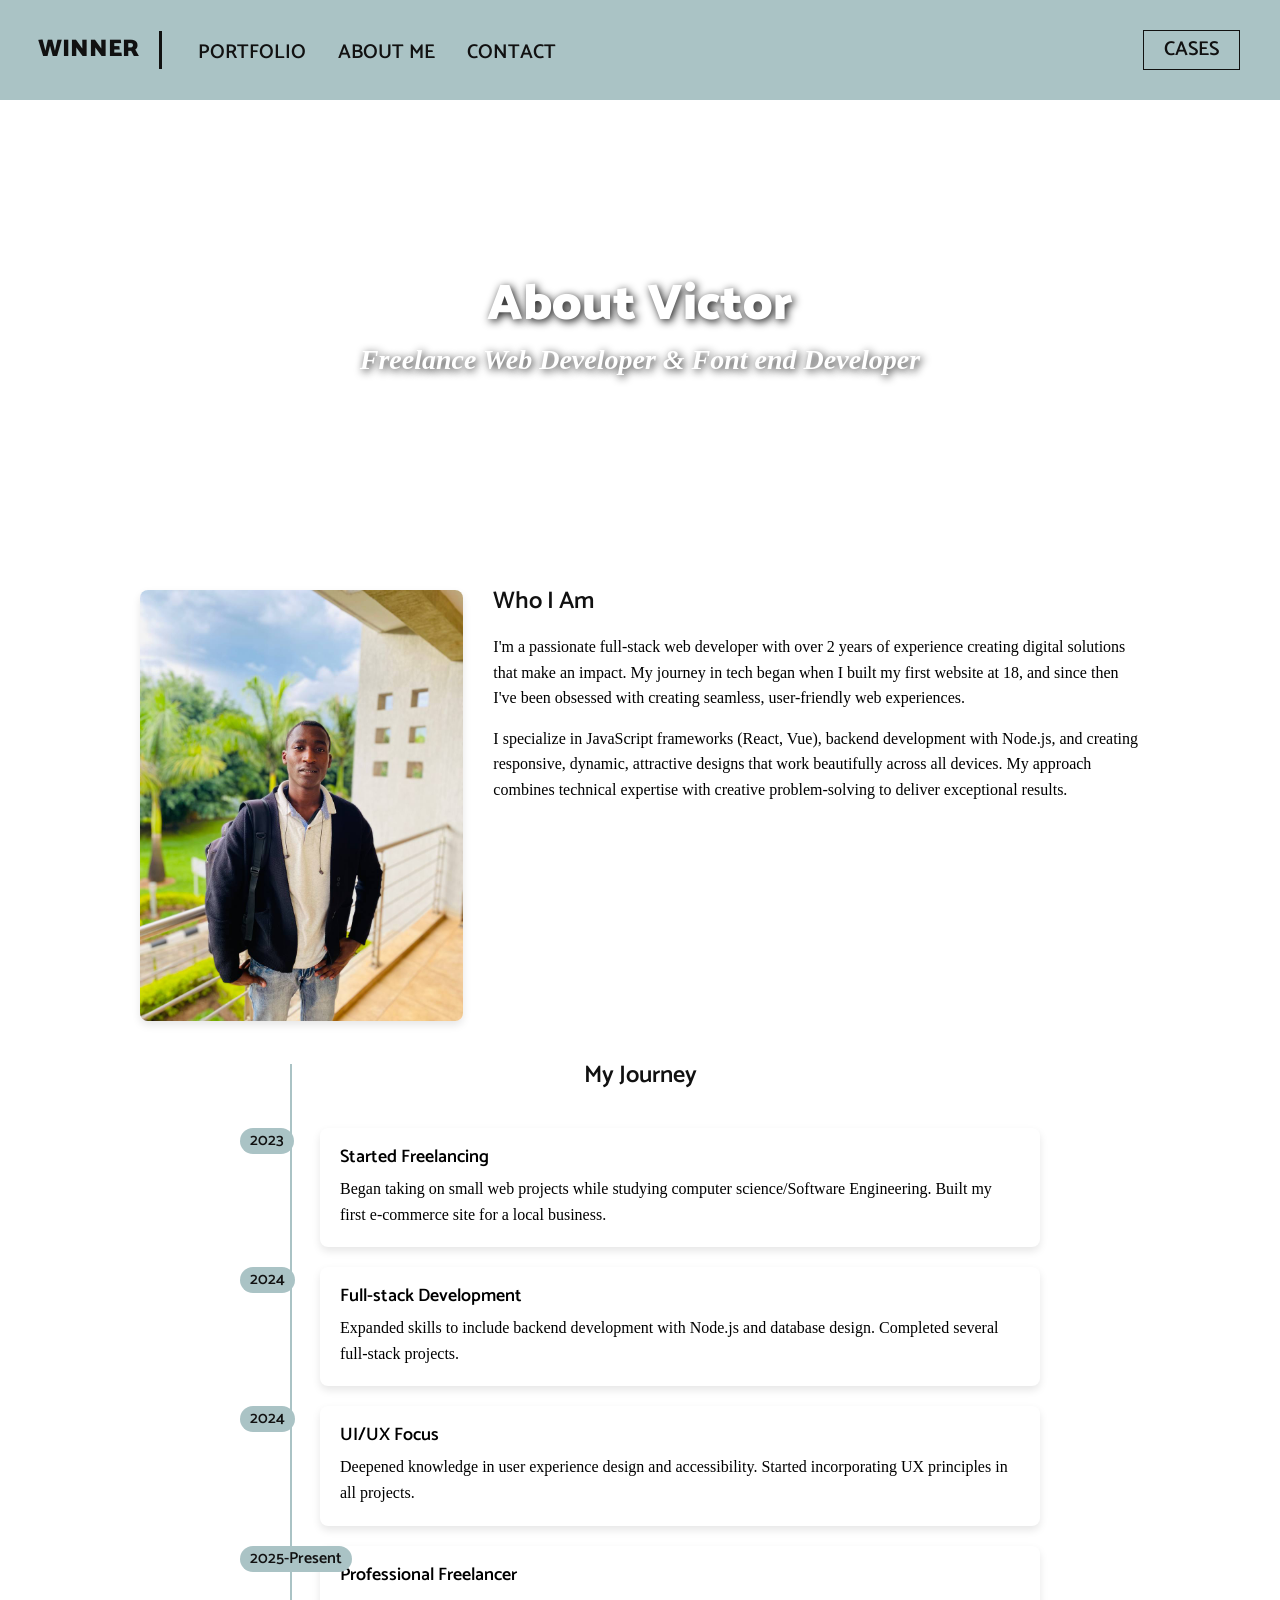
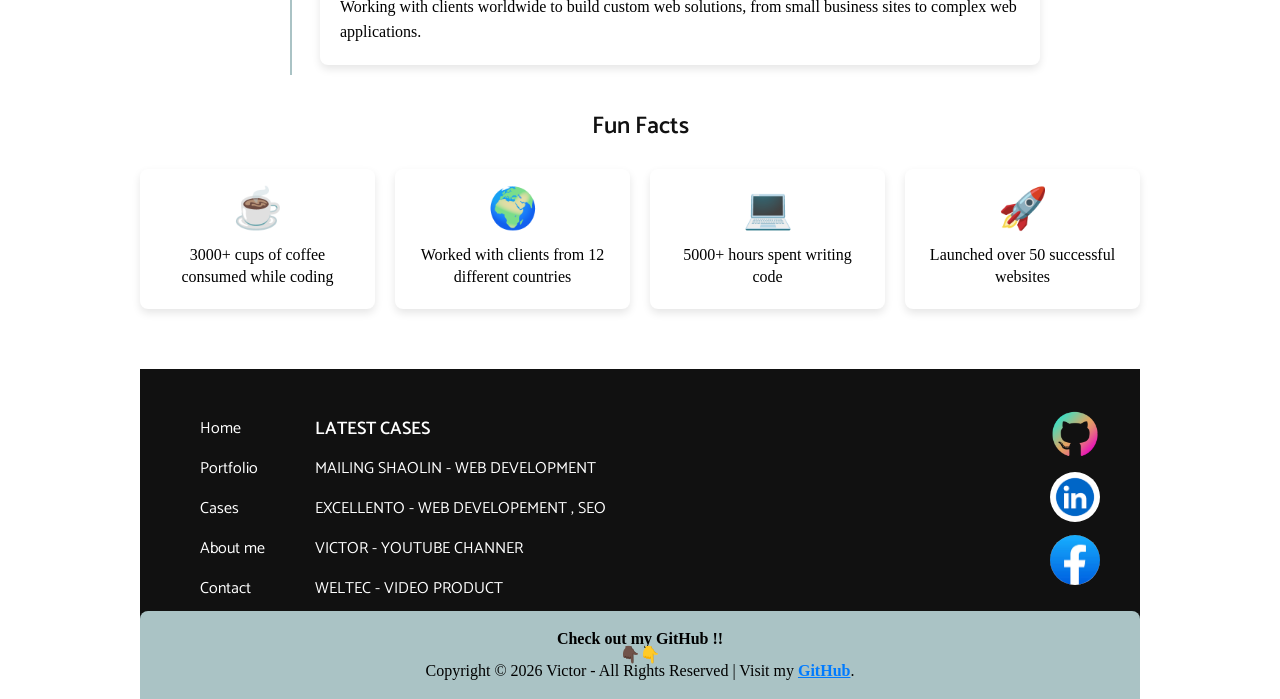
==== commit 7ddbd72e: "Initial commit" ====
--- a/about.html
+++ b/about.html
@@ -119,11 +119,15 @@
               <li><a href="#">WELTEC - VIDEO PRODUCT</a></li>
             </ul>
             <div class="footer-sm">
-              <a href="https://www.youtube.com/channel/UCz6kyvlssf2Um4QX6Q98j5Q" target="_blank">
-                <img src="image/youtube.png" alt="youtube icon">
+              <a href="https://github.com/ub-victor" target="_blank">
+                <img src="image/github.png" alt="youtube icon">
               </a>
-              <a href="#"><img src="image/linkedin.png" alt="linkedin icon"></a>
-              <a href="#"><img src="image/facebook.jpeg" alt="facebook icon"></a>
+              <a href="https://www.linkedin.com/in/victoire-ushindi-46a06a285/">
+                <img src="image/linkedin.png" alt="linkedin icon">
+              </a>
+              <a href="https://www.facebook.com/victoire.bihame.2025/">
+                <img src="image/facebook.jpeg" alt="facebook icon">
+              </a>
             </div>
             <div class="Reserved">
                 <h2>Check out my GitHub !!</h2>
--- a/style.css
+++ b/style.css
@@ -680,6 +680,708 @@
     }   
 }
 
+/* Portfolio Page Styles */
+.portfolio-section {
+    padding: 40px 0;
+}
+
+.portfolio-section h2 {
+    font-family: Catamaran;
+    font-size: 28px;
+    font-weight: 600;
+    color: #111;
+    text-align: center;
+    text-transform: uppercase;
+    margin-bottom: 30px;
+}
+
+.portfolio-categories {
+    display: flex;
+    justify-content: center;
+    flex-wrap: wrap;
+    gap: 10px;
+    margin-bottom: 30px;
+}
+
+.category-btn {
+    padding: 8px 16px;
+    background-color: #aac3c5;
+    border: none;
+    border-radius: 20px;
+    font-family: Catamaran;
+    font-weight: 600;
+    cursor: pointer;
+    transition: all 0.3s ease;
+}
+
+.category-btn:hover {
+    background-color: #8aa8ab;
+}
+
+.category-btn.active {
+    background-color: #111;
+    color: #fff;
+}
+
+.portfolio-items {
+    display: grid;
+    grid-template-columns: repeat(auto-fill, minmax(300px, 1fr));
+    gap: 20px;
+}
+
+.portfolio-item {
+    position: relative;
+    border-radius: 8px;
+    overflow: hidden;
+    box-shadow: 0 4px 8px rgba(0,0,0,0.1);
+    transition: transform 0.3s ease;
+}
+
+.portfolio-item:hover {
+    transform: translateY(-5px);
+}
+
+.portfolio-item img {
+    width: 100%;
+    height: 250px;
+    object-fit: cover;
+    display: block;
+}
+
+.portfolio-overlay {
+    position: absolute;
+    bottom: 0;
+    left: 0;
+    right: 0;
+    background: rgba(0,0,0,0.7);
+    color: #fff;
+    padding: 20px;
+    transform: translateY(100%);
+    transition: transform 0.3s ease;
+}
+
+.portfolio-item:hover .portfolio-overlay {
+    transform: translateY(0);
+}
+
+.portfolio-overlay h3 {
+    font-size: 20px;
+    margin-bottom: 10px;
+}
+
+.portfolio-overlay p {
+    font-size: 14px;
+    margin-bottom: 15px;
+}
+
+.portfolio-link {
+    display: inline-block;
+    padding: 8px 16px;
+    background-color: #aac3c5;
+    color: #111;
+    border-radius: 4px;
+    font-weight: 600;
+    transition: background-color 0.3s ease;
+}
+
+.portfolio-link:hover {
+    background-color: #fff;
+}
+
+.skills-section {
+    padding: 40px 0;
+    background-color: #f5f5f5;
+}
+
+.skills-section h2 {
+    font-family: Catamaran;
+    font-size: 28px;
+    font-weight: 600;
+    color: #111;
+    text-align: center;
+    text-transform: uppercase;
+    margin-bottom: 30px;
+}
+
+.skills-container {
+    display: grid;
+    grid-template-columns: repeat(auto-fit, minmax(300px, 1fr));
+    gap: 30px;
+}
+
+.skill-category {
+    background-color: #fff;
+    padding: 20px;
+    border-radius: 8px;
+    box-shadow: 0 4px 8px rgba(0,0,0,0.1);
+}
+
+.skill-category h3 {
+    font-family: Catamaran;
+    font-size: 20px;
+    font-weight: 600;
+    color: #111;
+    margin-bottom: 15px;
+    padding-bottom: 10px;
+    border-bottom: 2px solid #aac3c5;
+}
+
+.skill-category ul {
+    list-style-type: none;
+}
+
+.skill-category li {
+    padding: 8px 0;
+    font-family: 'Cormant Garamond';
+    font-size: 16px;
+    position: relative;
+    padding-left: 20px;
+}
+
+.skill-category li:before {
+    content: "•";
+    color: #aac3c5;
+    font-size: 20px;
+    position: absolute;
+    left: 0;
+}
+
+/* About Page Styles */
+.about-banner {
+    width: 100%;
+    height: calc(100vh - 100px);
+    max-height: 250px;
+    background-image: url('image/about-bg.jpg');
+    background-repeat: no-repeat;
+    background-position: center;
+    background-size: cover;
+    display: table;
+}
+
+.about-banner h2 {
+    font-family: Catamaran;
+    font-size: 40px;
+    font-weight: 900;
+    line-height: 55px;
+    color: #fff;
+    text-align: center;
+    text-shadow: 2px 2px 8px #111;
+}
+
+.about-banner h1 {
+    font-family: 'Cormant Garamond';
+    font-size: 20px;
+    font-weight: bold;
+    font-style: italic;
+    line-height: 30px;
+    color: #fff;
+    text-align: center;
+    text-shadow: 2px 2px 8px #111;
+}
+
+.about-content {
+    padding: 40px 0;
+}
+
+.about-grid {
+    display: grid;
+    grid-template-columns: 1fr;
+    gap: 30px;
+    margin-bottom: 40px;
+}
+
+.about-image {
+    text-align: center;
+}
+
+.about-image img {
+    max-width: 100%;
+    border-radius: 8px;
+    box-shadow: 0 4px 8px rgba(0,0,0,0.1);
+}
+
+.about-text h3 {
+    font-family: Catamaran;
+    font-size: 24px;
+    font-weight: 600;
+    color: #111;
+    margin-bottom: 20px;
+}
+
+.about-text p {
+    font-family: 'Cormant Garamond';
+    font-size: 16px;
+    line-height: 1.6;
+    margin-bottom: 15px;
+}
+
+.timeline {
+    position: relative;
+    max-width: 800px;
+    margin: 0 auto 40px;
+}
+
+.timeline:before {
+    content: '';
+    position: absolute;
+    top: 0;
+    left: 50px;
+    height: 100%;
+    width: 2px;
+    background: #aac3c5;
+}
+
+.timeline h3 {
+    font-family: Catamaran;
+    font-size: 24px;
+    font-weight: 600;
+    color: #111;
+    margin-bottom: 30px;
+    text-align: center;
+}
+
+.timeline-item {
+    padding: 10px 0 10px 80px;
+    position: relative;
+}
+
+.timeline-date {
+    position: absolute;
+    left: 0;
+    top: 10px;
+    background-color: #aac3c5;
+    color: #111;
+    padding: 5px 10px;
+    border-radius: 20px;
+    font-family: Catamaran;
+    font-weight: 600;
+}
+
+.timeline-content {
+    background-color: #fff;
+    padding: 20px;
+    border-radius: 8px;
+    box-shadow: 0 4px 8px rgba(0,0,0,0.1);
+}
+
+.timeline-content h4 {
+    font-family: Catamaran;
+    font-size: 18px;
+    font-weight: 600;
+    margin-bottom: 10px;
+}
+
+.timeline-content p {
+    font-family: 'Cormant Garamond';
+    font-size: 16px;
+    line-height: 1.6;
+}
+
+.fun-facts h3 {
+    font-family: Catamaran;
+    font-size: 24px;
+    font-weight: 600;
+    color: #111;
+    margin-bottom: 30px;
+    text-align: center;
+}
+
+.facts-grid {
+    display: grid;
+    grid-template-columns: repeat(auto-fit, minmax(200px, 1fr));
+    gap: 20px;
+}
+
+.fact-item {
+    background-color: #fff;
+    padding: 20px;
+    border-radius: 8px;
+    box-shadow: 0 4px 8px rgba(0,0,0,0.1);
+    text-align: center;
+}
+
+.fact-icon {
+    font-size: 40px;
+    margin-bottom: 15px;
+}
+
+.fact-item p {
+    font-family: 'Cormant Garamond';
+    font-size: 16px;
+    line-height: 1.4;
+}
+
+/* Contact Page Styles */
+.contact-banner {
+    width: 100%;
+    height: calc(100vh - 100px);
+    max-height: 250px;
+    background-image: url('image/contact-bg.jpg');
+    background-repeat: no-repeat;
+    background-position: center;
+    background-size: cover;
+    display: table;
+}
+
+.contact-banner h2 {
+    font-family: Catamaran;
+    font-size: 40px;
+    font-weight: 900;
+    line-height: 55px;
+    color: #fff;
+    text-align: center;
+    text-shadow: 2px 2px 8px #111;
+}
+
+.contact-banner h1 {
+    font-family: 'Cormant Garamond';
+    font-size: 20px;
+    font-weight: bold;
+    font-style: italic;
+    line-height: 30px;
+    color: #fff;
+    text-align: center;
+    text-shadow: 2px 2px 8px #111;
+}
+
+.contact-content {
+    padding: 40px 0;
+}
+
+.contact-grid {
+    display: grid;
+    grid-template-columns: 1fr;
+    gap: 40px;
+    margin-bottom: 40px;
+}
+
+.contact-form h3, .contact-info h3 {
+    font-family: Catamaran;
+    font-size: 24px;
+    font-weight: 600;
+    color: #111;
+    margin-bottom: 20px;
+    padding-bottom: 10px;
+    border-bottom: 2px solid #aac3c5;
+}
+
+.form-group {
+    margin-bottom: 20px;
+}
+
+.form-group label {
+    display: block;
+    font-family: Catamaran;
+    font-weight: 600;
+    margin-bottom: 8px;
+}
+
+.form-group input, .form-group textarea {
+    width: 100%;
+    padding: 10px;
+    border: 1px solid #ddd;
+    border-radius: 4px;
+    font-family: 'Cormant Garamond';
+    font-size: 16px;
+}
+
+.form-group textarea {
+    min-height: 150px;
+}
+
+.submit-btn {
+    background-color: #aac3c5;
+    color: #111;
+    border: none;
+    padding: 12px 24px;
+    font-family: Catamaran;
+    font-weight: 600;
+    border-radius: 4px;
+    cursor: pointer;
+    transition: background-color 0.3s ease;
+}
+
+.submit-btn:hover {
+    background-color: #8aa8ab;
+}
+
+#form-message {
+    margin-top: 20px;
+    padding: 10px;
+    border-radius: 4px;
+    display: none;
+}
+
+.info-item {
+    display: flex;
+    align-items: center;
+    margin-bottom: 15px;
+}
+
+.info-icon {
+    font-size: 24px;
+    margin-right: 15px;
+    width: 40px;
+    height: 40px;
+    background-color: #aac3c5;
+    border-radius: 50%;
+    display: flex;
+    align-items: center;
+    justify-content: center;
+}
+
+.info-item p {
+    font-family: 'Cormant Garamond';
+    font-size: 16px;
+}
+
+.social-links h4 {
+    font-family: Catamaran;
+    font-size: 18px;
+    font-weight: 600;
+    margin: 30px 0 15px;
+}
+
+.social-icons {
+    display: flex;
+    gap: 15px;
+}
+
+.social-icons img {
+    width: 40px;
+    height: 40px;
+    border-radius: 50%;
+    transition: transform 0.3s ease;
+}
+
+.social-icons img:hover {
+    transform: scale(1.1);
+}
+
+.map-container {
+    margin-top: 40px;
+    border-radius: 8px;
+    overflow: hidden;
+    box-shadow: 0 4px 8px rgba(0,0,0,0.1);
+}
+
+/* Case Study Pages */
+.case-study {
+    padding: 40px 0;
+}
+
+.case-study h2 {
+    font-family: Catamaran;
+    font-size: 28px;
+    font-weight: 600;
+    color: #111;
+    text-align: center;
+    text-transform: uppercase;
+    margin-bottom: 20px;
+}
+
+.case-meta {
+    display: flex;
+    justify-content: center;
+    flex-wrap: wrap;
+    gap: 20px;
+    margin-bottom: 30px;
+    text-align: center;
+}
+
+.meta-item {
+    font-family: 'Cormant Garamond';
+    font-size: 16px;
+}
+
+.meta-item span {
+    font-weight: 600;
+    color: #555;
+}
+
+.case-hero {
+    margin-bottom: 40px;
+}
+
+.case-hero img {
+    width: 100%;
+    border-radius: 8px;
+    box-shadow: 0 4px 8px rgba(0,0,0,0.1);
+}
+
+.case-content h3 {
+    font-family: Catamaran;
+    font-size: 22px;
+    font-weight: 600;
+    color: #111;
+    margin: 30px 0 20px;
+    padding-bottom: 10px;
+    border-bottom: 2px solid #aac3c5;
+}
+
+.case-content p {
+    font-family: 'Cormant Garamond';
+    font-size: 16px;
+    line-height: 1.6;
+    margin-bottom: 15px;
+}
+
+.case-content ul {
+    margin-bottom: 20px;
+    padding-left: 20px;
+}
+
+.case-content li {
+    font-family: 'Cormant Garamond';
+    font-size: 16px;
+    line-height: 1.6;
+    margin-bottom: 8px;
+}
+
+.solution-features {
+    display: grid;
+    grid-template-columns: repeat(auto-fit, minmax(250px, 1fr));
+    gap: 20px;
+    margin: 30px 0;
+}
+
+.feature {
+    background-color: #f5f5f5;
+    padding: 20px;
+    border-radius: 8px;
+    text-align: center;
+}
+
+.feature-icon {
+    font-size: 40px;
+    margin-bottom: 15px;
+}
+
+.feature h4 {
+    font-family: Catamaran;
+    font-size: 18px;
+    font-weight: 600;
+    margin-bottom: 10px;
+}
+
+.feature p {
+    font-family: 'Cormant Garamond';
+    font-size: 14px;
+}
+
+.gallery-grid {
+    display: grid;
+    grid-template-columns: repeat(auto-fit, minmax(300px, 1fr));
+    gap: 20px;
+    margin: 30px 0;
+}
+
+.gallery-grid img {
+    width: 100%;
+    border-radius: 8px;
+    box-shadow: 0 4px 8px rgba(0,0,0,0.1);
+    transition: transform 0.3s ease;
+}
+
+.gallery-grid img:hover {
+    transform: scale(1.03);
+}
+
+.results-stats {
+    display: grid;
+    grid-template-columns: repeat(auto-fit, minmax(150px, 1fr));
+    gap: 20px;
+    margin: 30px 0;
+    text-align: center;
+}
+
+.stat {
+    background-color: #aac3c5;
+    padding: 20px;
+    border-radius: 8px;
+}
+
+.stat-number {
+    font-family: Catamaran;
+    font-size: 36px;
+    font-weight: 700;
+    margin-bottom: 5px;
+}
+
+.stat-label {
+    font-family: 'Cormant Garamond';
+    font-size: 16px;
+}
+
+.case-cta {
+    text-align: center;
+    margin-top: 50px;
+    padding: 40px;
+    background-color: #f5f5f5;
+    border-radius: 8px;
+}
+
+.case-cta h3 {
+    font-family: Catamaran;
+    font-size: 24px;
+    font-weight: 600;
+    margin-bottom: 20px;
+}
+
+.cta-button {
+    display: inline-block;
+    padding: 12px 30px;
+    background-color: #aac3c5;
+    color: #111;
+    font-family: Catamaran;
+    font-weight: 600;
+    border-radius: 4px;
+    transition: background-color 0.3s ease;
+}
+
+.cta-button:hover {
+    background-color: #8aa8ab;
+}
+
+/* Responsive Adjustments */
+@media (min-width: 768px) {
+    .about-banner, .contact-banner {
+        max-height: 350px;
+    }
+    
+    .about-banner h2, .contact-banner h2 {
+        font-size: 50px;
+        line-height: 70px;
+    }
+    
+    .about-banner h1, .contact-banner h1 {
+        font-size: 24px;
+        line-height: 36px;
+    }
+    
+    .about-grid {
+        grid-template-columns: 1fr 2fr;
+    }
+    
+    .contact-grid {
+        grid-template-columns: 2fr 1fr;
+    }
+}
+
+@media (min-width: 1000px) {
+    .about-banner, .contact-banner {
+        height: 450px;
+        max-height: none;
+    }
+    
+    .about-banner h1, .contact-banner h1 {
+        font-size: 28px;
+        line-height: 40px;
+        width: 70%;
+        margin: 0 auto;
+    }
+}
+
 
 
 /* Footer */
